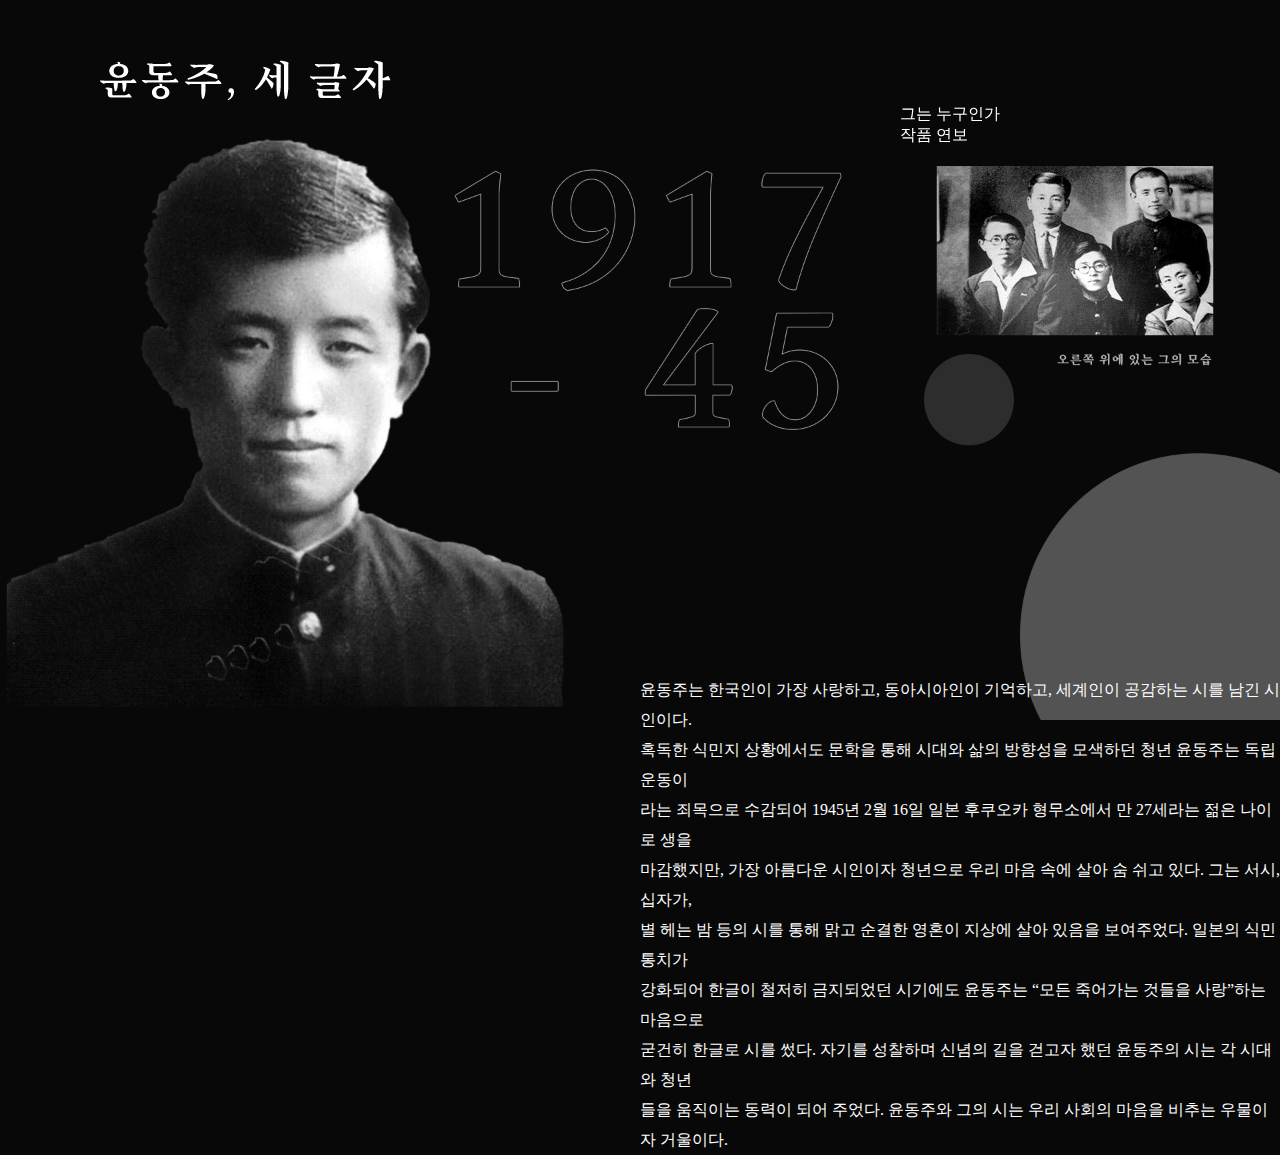
==== page01.html @ be5dfca2 "Add files via upload" ====
<!DOCTYPE html><!--22161152_박인휘-->
<html lang="ko">
<head>
    <meta charset="UTF-8">
    <meta http-equiv="X-UA-Compatible" content="IE=edge">
    <meta name="viewport" content="width=device-width, initial-scale=1.0">
    <title>그는 누구인가</title>
    <link rel="stylesheet" href="./css/style.css"/>
</head>
<body>
    <div class="wrap">
        <div>
            <Header>
                <div id="navwrap">
                <a class="logo" href="./index.html"><img src="./img/logo.png" alt=""></a>
                <ul class="nav">
                    <li class="nav01"><a href="page01.html">그는 누구인가</a></li>
                    <li class="nav02"><a href="page02.html">작품 연보</a></li>
                </ul>
            </div>
            </Header>
        </div>
    
    <div id="bgi">
        <img src="./img/page01/bg01.png" alt="">
    
    </div>
    <div id="text">
        <p>윤동주는 한국인이 가장 사랑하고, 동아시아인이 기억하고, 세계인이 공감하는 시를 남긴 시인이다.<br>
            혹독한 식민지 상황에서도 문학을 통해 시대와 삶의 방향성을 모색하던 청년 윤동주는 독립운동이<br> 
            라는 죄목으로 수감되어 1945년 2월 16일 일본 후쿠오카 형무소에서 만 27세라는 젊은 나이로 생을<br> 
            마감했지만, 가장 아름다운 시인이자 청년으로 우리 마음 속에 살아 숨 쉬고 있다. 그는 서시, 십자가,<br>
            별 헤는 밤 등의 시를 통해 맑고 순결한 영혼이 지상에 살아 있음을 보여주었다.
            일본의 식민 통치가<br> 강화되어 한글이 철저히 금지되었던 시기에도 윤동주는 “모든 죽어가는 것들을
            사랑”하는 마음으로<br> 굳건히 한글로 시를 썼다. 자기를 성찰하며 신념의 길을 걷고자 했던 윤동주의
            시는 각 시대와 청년<br>들을 움직이는 동력이 되어 주었다. 윤동주와 그의 시는 우리 사회의 마음을 비추는 우물이자 거울이다.</p>
    </div>
</div>
</body>
</html>
---- css/style.css ----
/*22161152_박인휘*/
* { margin: 0; padding: 0; color:#ffffff;}
li { list-style: none; }
a { text-decoration:none; }

html,body { background-color: #080808; font-family: 을유1945; }
.logo { float: left; }
.nav { float: right;
margin-left: 800px}
#wrap{
    width: 100%;
    height: 100%;
    position: relative;
}
Header {margin-top:60px; padding-left: 100px; padding-right: 100px;
position: fixed; }
header:after { content:'';display:block;clear:both; }
.nav li { float: left; }
.nav:after { content:'';display:block;clear:both; }
.nav01 { margin-right: 136px;}
#bgi{
    width: 100%;
  
}
#bgi img{
    width: 100%;
}
#text{
    position: absolute;
    top:75%;
    left: 50%;
    line-height: 30px;
}
.i1{
    margin-left: 40px;
    height: 250px;
    background-color:;
    display: inline-block;
}
#imgwrap{
    position:absolute;
top: 200px;
left: 200px;
}
#t1{
    position:absolute;
    left: 950px;
    top: 270px;
}
#t2{
    position: absolute;
    left: 950px;
    top: 330px;
}
#t3{
    position: absolute;
    left: 200px;
    top: 250px;
}
#t4{
    position: absolute;
    left: 200px;
    top: 300px;
}
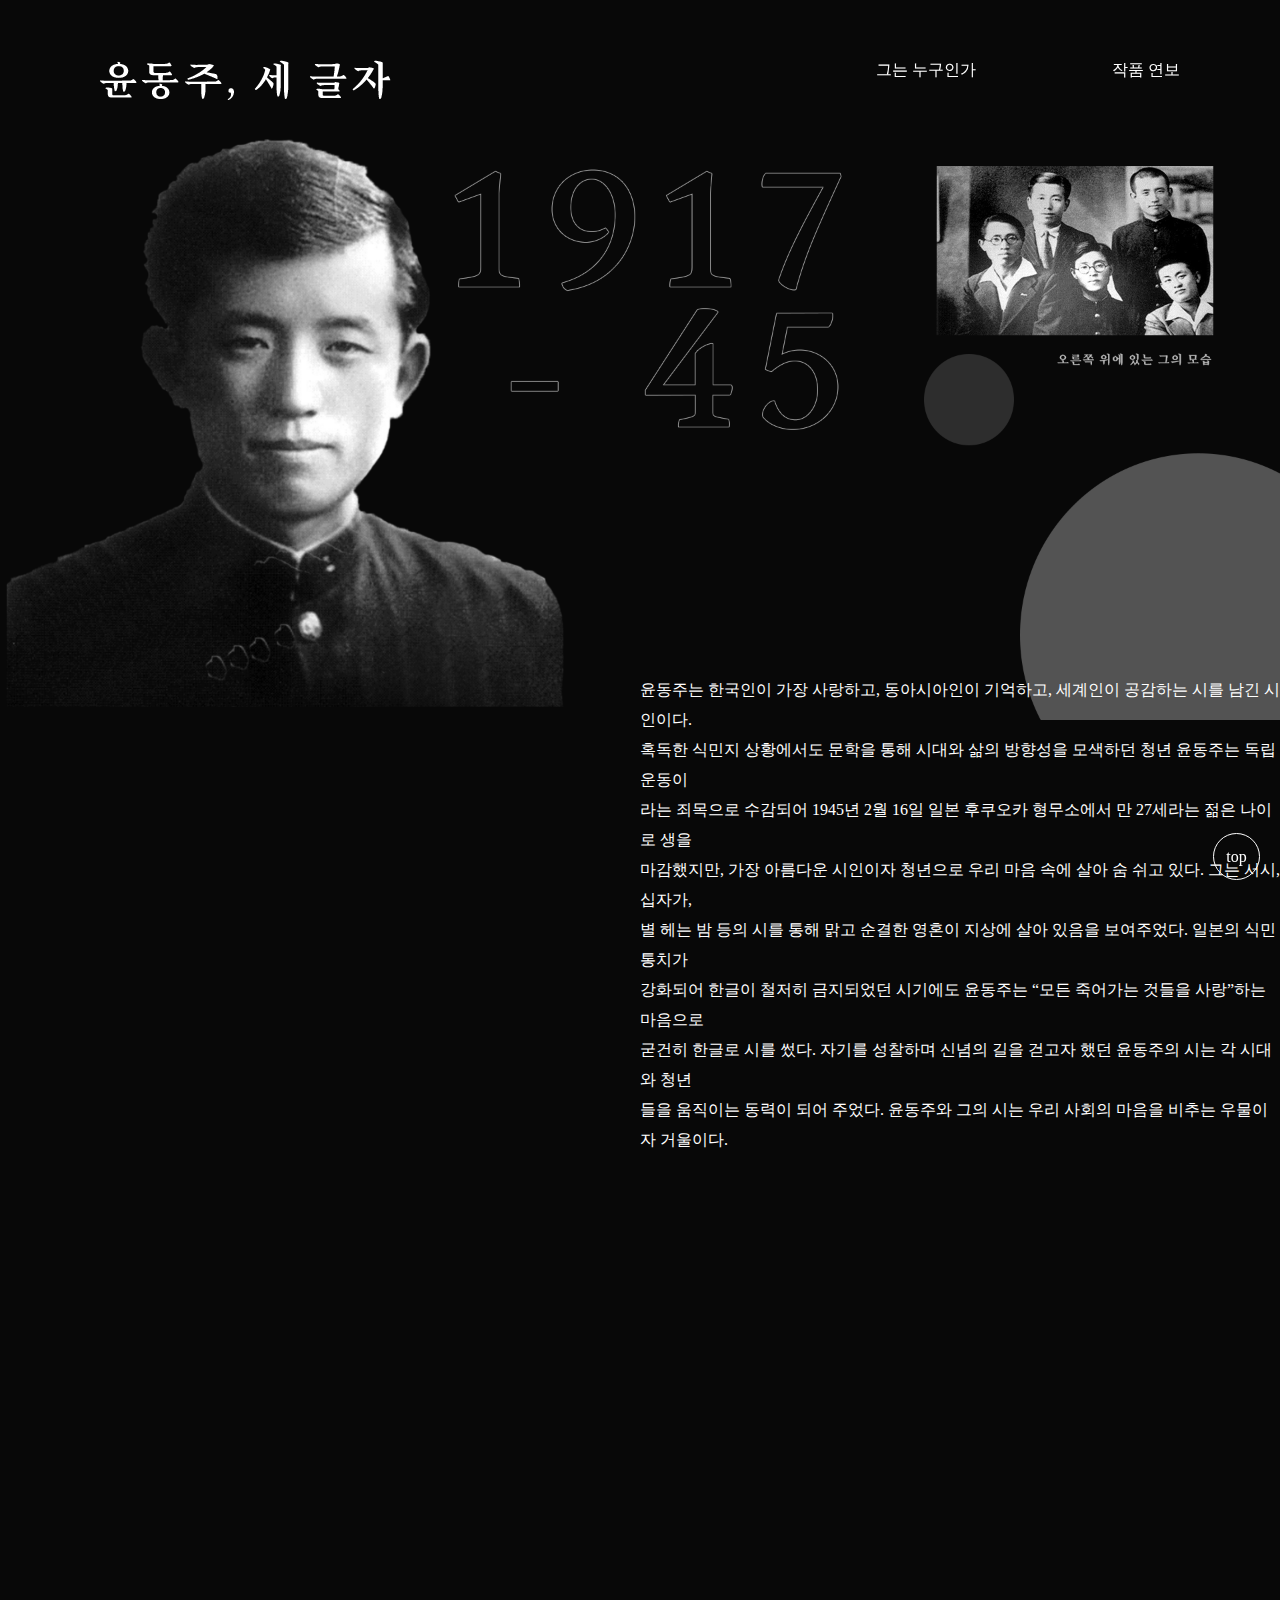
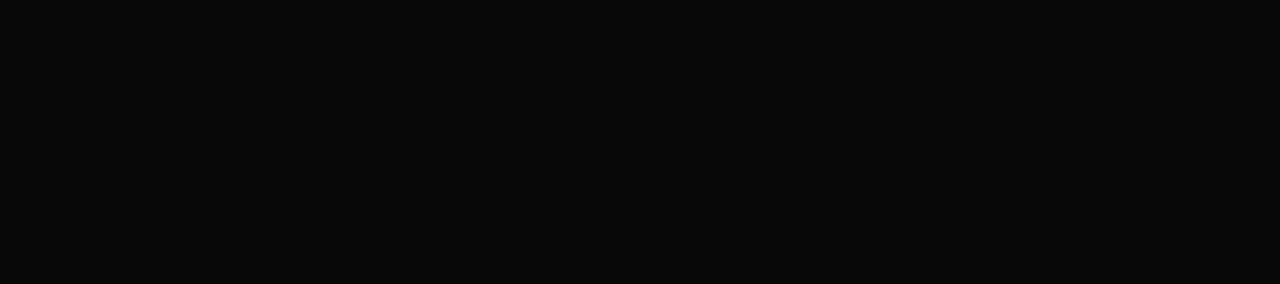
==== commit 710eb368: "Add files via upload" ====
--- a/page01.html
+++ b/page01.html
@@ -9,7 +9,7 @@
 </head>
 <body>
     <div class="wrap">
-        <div>
+        <div class="top-nav">
             <Header>
                 <div id="navwrap">
                 <a class="logo" href="./index.html"><img src="./img/logo.png" alt=""></a>
@@ -36,5 +36,10 @@
             시는 각 시대와 청년<br>들을 움직이는 동력이 되어 주었다. 윤동주와 그의 시는 우리 사회의 마음을 비추는 우물이자 거울이다.</p>
     </div>
 </div>
+<div class="youtube">
+    <iframe width="1200" height="600" src="https://www.youtube.com/embed/AYqaIwNU0NI" title="YouTube video player" frameborder="0" allow="accelerometer; autoplay; clipboard-write; encrypted-media; gyroscope; picture-in-picture" allowfullscreen> frameborder="0"></iframe>
+    <a class="top" href="#top">top</a>
+    <br><br><br><br><br><br><br><br><br><br><br>
+</body>
 </body>
 </html>--- a/css/style.css
+++ b/css/style.css
@@ -3,17 +3,20 @@
 li { list-style: none; }
 a { text-decoration:none; }
 
-html,body { background-color: #080808; font-family: 을유1945; }
+html,body { background-color: #080808; font-family: 을유1945; scroll-behavior: smooth;}
 .logo { float: left; }
-.nav { float: right;
-margin-left: 800px}
+.nav { float: right;}
 #wrap{
     width: 100%;
     height: 100%;
     position: relative;
+    background-color: #080808;
 }
-Header {margin-top:60px; padding-left: 100px; padding-right: 100px;
-position: fixed; }
+
+.top-nav { z-index:1000; margin-top:60px;
+    position: fixed; width:100%; }
+
+Header { padding-left: 100px; padding-right: 100px; }
 header:after { content:'';display:block;clear:both; }
 .nav li { float: left; }
 .nav:after { content:'';display:block;clear:both; }
@@ -61,4 +64,10 @@
     position: absolute;
     left: 200px;
     top: 300px;
-}+}
+.youtube { 
+    position: absolute;
+    left: 200px;
+    top: 1100px;
+}
+.top { text-align:center; line-height:45px; position:fixed; bottom:20px; right:20px; width:45px; height:45px; border-radius:50%; border:1px solid #ffffff; }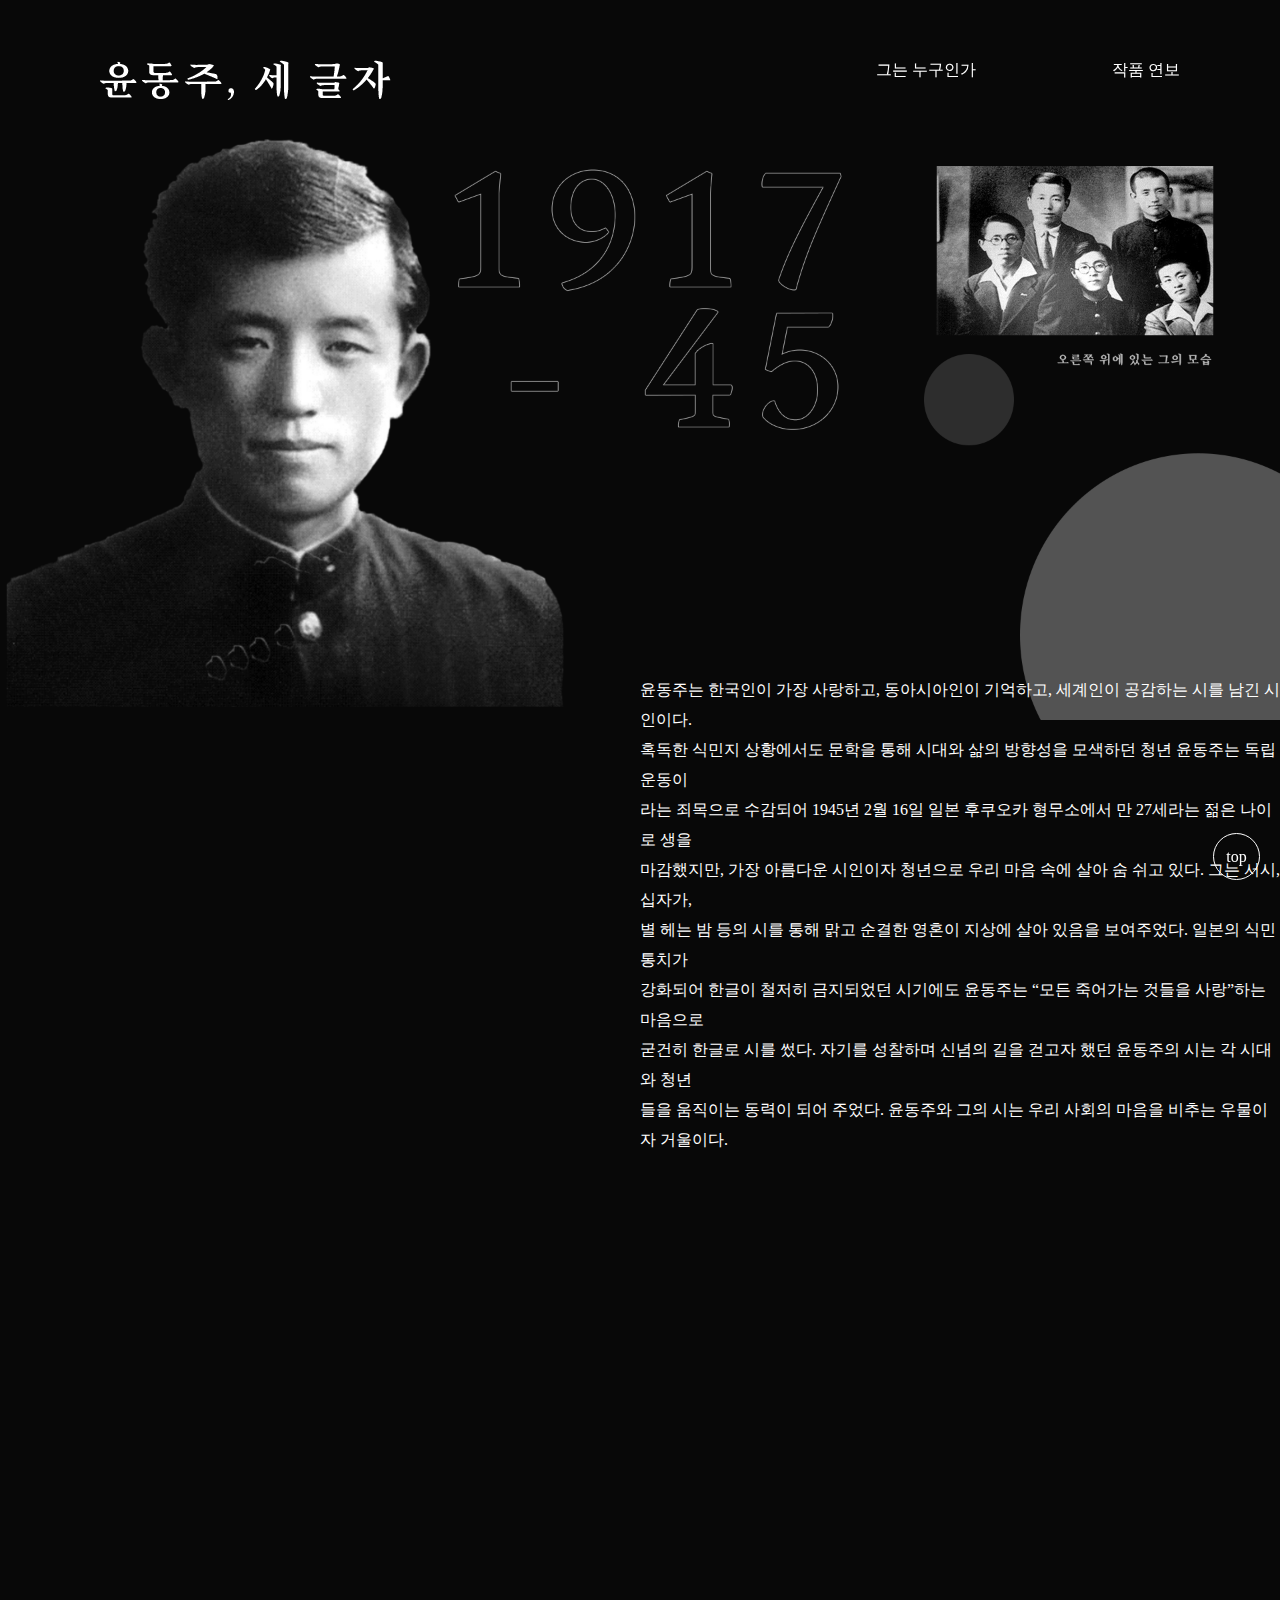
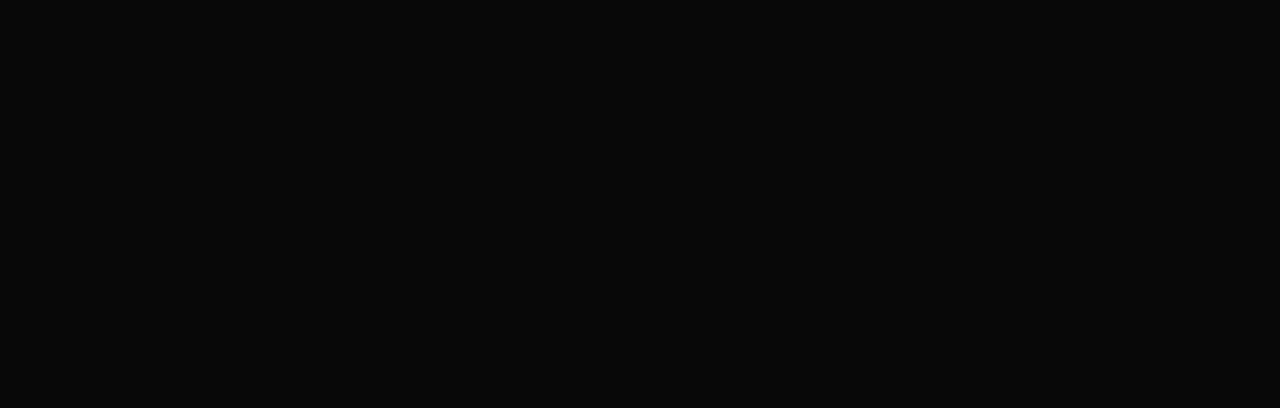
==== commit d3898b71: "Add files via upload" ====
--- a/page01.html
+++ b/page01.html
@@ -14,8 +14,8 @@
                 <div id="navwrap">
                 <a class="logo" href="./index.html"><img src="./img/logo.png" alt=""></a>
                 <ul class="nav">
-                    <li class="nav01"><a href="page01.html">그는 누구인가</a></li>
-                    <li class="nav02"><a href="page02.html">작품 연보</a></li>
+                    <li class="nav01"><a href="./page01.html">그는 누구인가</a></li>
+                    <li class="nav02"><a href="./page02.html">작품 연보</a></li>
                 </ul>
             </div>
             </Header>
--- a/css/style.css
+++ b/css/style.css
@@ -66,8 +66,7 @@
     top: 300px;
 }
 .youtube { 
-    position: absolute;
-    left: 200px;
-    top: 1100px;
+    margin : 500px auto 0 auto;
+    width:1200px;
 }
 .top { text-align:center; line-height:45px; position:fixed; bottom:20px; right:20px; width:45px; height:45px; border-radius:50%; border:1px solid #ffffff; }